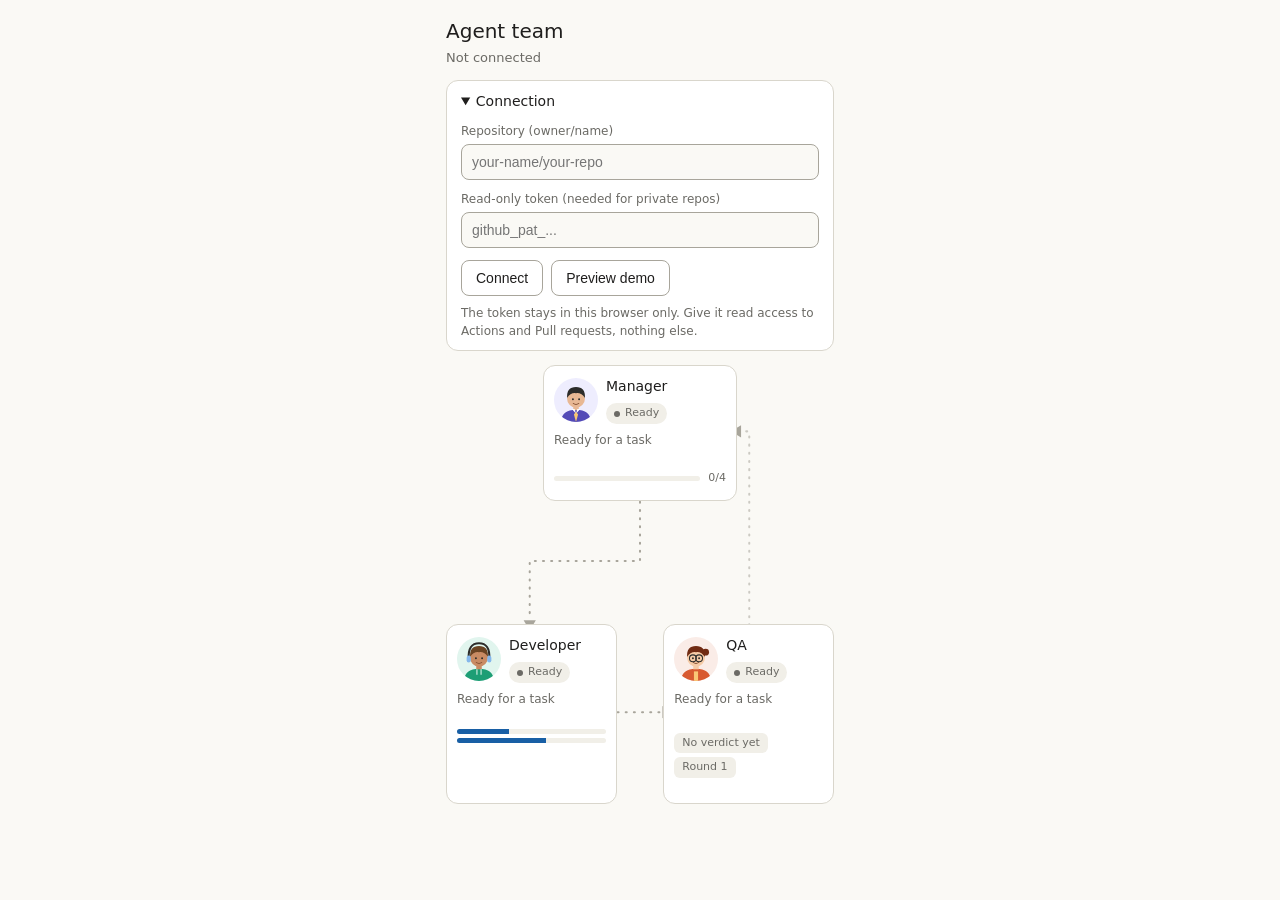
==== dashboard/index.html @ edd34355 "Add Vinter agent team Co-Authored-By: Claude Opus 5.5 <noreply@anthropic.com> Claude-Session: https:" ====
<!doctype html>
<html lang="en">
<head>
<meta charset="utf-8">
<meta name="viewport" content="width=device-width,initial-scale=1">
<title>Agent team</title>
<style>
:root{--bg:#faf9f5;--card:#fff;--surface:#f1efe8;--text:#1f1e1d;--muted:#6b6a65;--border:#d9d6cc;--strong:#a8a59b;--accent:#185FA5;--accent-bg:#E6F1FB;--warn:#854F0B;--warn-bg:#FAEEDA;--ok:#3B6D11;--ok-bg:#EAF3DE;--bad:#A32D2D;--bad-bg:#FCEBEB}
@media (prefers-color-scheme:dark){:root{--bg:#1f1e1d;--card:#2b2a28;--surface:#35332f;--text:#f1efe8;--muted:#b4b2a9;--border:#444441;--strong:#6b6a65;--accent:#85B7EB;--accent-bg:#042C53;--warn:#FAC775;--warn-bg:#412402;--ok:#97C459;--ok-bg:#173404;--bad:#F09595;--bad-bg:#501313}}
*{box-sizing:border-box}
body{margin:0;background:var(--bg);color:var(--text);font:16px/1.5 system-ui,-apple-system,"Segoe UI",sans-serif}
main{max-width:420px;margin:0 auto;padding:16px}
h1{font-size:20px;font-weight:500;margin:0 0 2px}
#sub{font-size:13px;color:var(--muted);margin:0 0 12px;word-break:break-word}
#sub a{color:var(--accent)}
details{background:var(--card);border:0.5px solid var(--border);border-radius:12px;padding:10px 14px;margin-bottom:14px}
summary{font-size:14px;cursor:pointer}
label{display:block;font-size:12px;color:var(--muted);margin:10px 0 4px}
input{width:100%;height:36px;border:0.5px solid var(--strong);border-radius:8px;background:var(--bg);color:var(--text);padding:0 10px;font-size:14px}
.row{display:flex;gap:8px;margin-top:12px;flex-wrap:wrap}
button{height:36px;padding:0 14px;border:0.5px solid var(--strong);border-radius:8px;background:transparent;color:var(--text);font-size:14px;cursor:pointer}
button:active{transform:scale(.98)}
.hint{font-size:12px;color:var(--muted);margin:8px 0 0}
#w{position:relative;width:100%;aspect-ratio:380/430}
.cd{position:absolute;background:var(--card);border:0.5px solid var(--border);border-radius:12px;padding:10px;overflow:hidden}
.hd{display:flex;align-items:center;gap:8px}
.av{width:44px;height:44px;flex:none;border-radius:50%;overflow:hidden}
.working .av svg{animation:bob 1.1s ease-in-out infinite}
@keyframes bob{50%{transform:translateY(2px)}}
.nm{font-size:14px;font-weight:500;margin:0 0 3px}
.pill{display:inline-flex;align-items:center;gap:5px;font-size:11px;padding:2px 8px;border-radius:999px;background:var(--surface);color:var(--muted)}
.dot{width:6px;height:6px;border-radius:50%;background:currentColor}
.working .pill{background:var(--accent-bg);color:var(--accent)}.working .dot{animation:pulse 1s infinite}
.waiting .pill{background:var(--warn-bg);color:var(--warn)}
.done .pill{background:var(--ok-bg);color:var(--ok)}
.failed .pill{background:var(--bad-bg);color:var(--bad)}
@keyframes pulse{50%{opacity:.25}}
.act{font-size:12px;color:var(--muted);margin:8px 0 6px;line-height:1.35;min-height:32px}
.pr{display:flex;align-items:center;gap:8px;font-size:11px;color:var(--muted)}.pr .bar{flex:1;margin:0}
.bar{height:5px;border-radius:3px;background:var(--surface);overflow:hidden;margin-bottom:4px}
.bar i{display:block;height:100%;background:var(--accent);width:0;transition:width .6s}
.code i{width:35%}
.working .code i{animation:type 1.5s ease-in-out infinite alternate}
.code .bar:nth-child(2) i{animation-delay:.3s;width:60%}
@keyframes type{from{width:10%}to{width:85%}}
.chip{display:inline-block;font-size:11px;padding:2px 8px;border-radius:6px;background:var(--surface);color:var(--muted)}
.chip.pass{background:var(--ok-bg);color:var(--ok)}.chip.fail{background:var(--bad-bg);color:var(--bad)}
svg.ln{position:absolute;inset:0;width:100%;height:100%;pointer-events:none}
.l{fill:none;stroke:var(--strong);stroke-width:2;stroke-linecap:round;stroke-dasharray:1 7;animation:flow 2.5s linear infinite}
.l.faint{opacity:.55}
.l.on{stroke:var(--accent);stroke-width:3;animation-duration:.45s}
.l.on.rev{animation-direction:reverse;stroke:var(--bad)}
@keyframes flow{to{stroke-dashoffset:-16}}
.ar{fill:var(--strong)}
#pk{position:absolute;display:none;transform:translate(-50%,-50%);font-size:11px;font-weight:500;color:#fff;padding:3px 9px;border-radius:999px;white-space:nowrap;z-index:5}
#foot{font-size:12px;color:var(--muted);margin-top:12px}
#foot a{color:var(--accent)}
</style>
</head>
<body>
<main>
<h1>Agent team</h1>
<p id="sub">Not connected</p>

<details id="set" open>
<summary>Connection</summary>
<label for="repo">Repository (owner/name)</label>
<input id="repo" placeholder="your-name/your-repo" autocomplete="off" autocapitalize="off">
<label for="tok">Read-only token (needed for private repos)</label>
<input id="tok" type="password" placeholder="github_pat_..." autocomplete="off">
<div class="row">
<button id="connect">Connect</button>
<button id="demo">Preview demo</button>
</div>
<p class="hint">The token stays in this browser only. Give it read access to Actions and Pull requests, nothing else.</p>
</details>

<div id="w">
<svg class="ln" viewBox="0 0 380 430" preserveAspectRatio="none" aria-hidden="true">
<path id="ln1" class="l" d="M190 134V192H82V250"/>
<path id="ln2" class="l" d="M168 340H212"/>
<path id="ln3" class="l faint" d="M297 255V65H289"/>
<polygon class="ar" points="76,250 88,250 82,260"/>
<polygon class="ar" points="212,334 212,346 222,340"/>
<polygon class="ar" points="289,59 289,71 279,65"/>
</svg>
<div class="cd" id="c0" style="left:25%;top:0;width:50%;height:31%"></div>
<div class="cd" id="c1" style="left:0;top:59%;width:44%;height:41%"></div>
<div class="cd" id="c2" style="left:56%;top:59%;width:44%;height:41%"></div>
<div id="pk"></div>
</div>
<p id="foot"></p>
</main>

<script>
const $=id=>document.getElementById(id);
const ls={get(k){try{return localStorage.getItem(k)}catch(e){return null}},set(k,v){try{localStorage.setItem(k,v)}catch(e){}}};
const av=(bg,body,hair,skin,extra)=>'<svg viewBox="0 0 64 64" width="44" height="44"><rect width="64" height="64" fill="'+bg+'"/><path d="M10 66Q10 46 32 46Q54 46 54 66Z" fill="'+body+'"/><rect x="28" y="38" width="8" height="9" fill="'+skin+'"/><circle cx="32" cy="30" r="13" fill="'+skin+'"/><path d="M19 29Q18 13 32 13Q46 13 45 29Q40 21 32 22Q24 21 19 29Z" fill="'+hair+'"/><circle cx="27.5" cy="31" r="1.4" fill="#2C2C2A"/><circle cx="36.5" cy="31" r="1.4" fill="#2C2C2A"/><path d="M28 37Q32 40 36 37" stroke="#8A5436" stroke-width="1.5" fill="none" stroke-linecap="round"/>'+extra+'</svg>';
const A=[
{n:'Manager',svg:av('#EEEDFE','#534AB7','#2C2C2A','#E8B894','<path d="M26 45L32 52L30 45Z" fill="#fff"/><path d="M38 45L32 52L34 45Z" fill="#fff"/><path d="M32 49l-3 4 3 11 3-11z" fill="#FAC775"/>'),x:'<div class="pr"><div class="bar"><i id="pb"></i></div><span id="pt">0/4</span></div>'},
{n:'Developer',svg:av('#E1F5EE','#1D9E75','#6B4423','#C98B63','<path d="M17 31Q16 9 32 9Q48 9 47 31" stroke="#2C2C2A" stroke-width="3" fill="none"/><rect x="14" y="27" width="6" height="10" rx="3" fill="#85B7EB"/><rect x="44" y="27" width="6" height="10" rx="3" fill="#85B7EB"/><path d="M29 47v8M35 47v8" stroke="#E1F5EE" stroke-width="1.5"/>'),x:'<div class="code"><div class="bar"><i></i></div><div class="bar"><i></i></div></div>'},
{n:'QA',svg:av('#FAECE7','#D85A30','#712B13','#F5CBA7','<circle cx="46" cy="22" r="5" fill="#712B13"/><circle cx="27.5" cy="31" r="5" stroke="#2C2C2A" stroke-width="1.5" fill="none"/><circle cx="36.5" cy="31" r="5" stroke="#2C2C2A" stroke-width="1.5" fill="none"/><rect x="29" y="50" width="6" height="14" fill="#FAC775"/>'),x:'<span class="chip" id="vc">No verdict yet</span> <span class="chip" id="rc">Round 1</span>'}];
A.forEach((a,i)=>{$('c'+i).innerHTML='<div class="hd"><div class="av">'+a.svg+'</div><div><p class="nm">'+a.n+'</p><span class="pill"><span class="dot"></span><span id="p'+i+'">Ready</span></span></div></div><p class="act" id="a'+i+'">Ready for a task</p>'+a.x;});
function set(i,cls,label,text){$('c'+i).className='cd '+cls;$('p'+i).textContent=label;$('a'+i).textContent=text;}

const sleep=ms=>new Promise(r=>setTimeout(r,ms));
const w=$('w'),pk=$('pk');
function send(id,rev,label,color){return new Promise(res=>{
const p=$(id),len=p.getTotalLength();
p.classList.add('on');if(rev)p.classList.add('rev');
pk.textContent=label;pk.style.background=color;pk.style.display='block';
const t0=performance.now(),dur=1500;
function step(now){
const v=Math.min(1,(now-t0)/dur),e=v<.5?2*v*v:1-Math.pow(-2*v+2,2)/2;
const pt=p.getPointAtLength((rev?1-e:e)*len);
pk.style.left=pt.x*w.clientWidth/380+'px';pk.style.top=pt.y*w.clientHeight/430+'px';
if(v>=1){pk.style.display='none';p.classList.remove('on','rev');res();}else requestAnimationFrame(step);}
requestAnimationFrame(step);});}

const HANDOFFS=[
['manager','developer','Task','#185FA5','ln1',false],
['developer','qa','Build','#0F6E56','ln2',false],
['qa','developer-fix','Bug report','#A32D2D','ln2',true],
['developer-fix','qa-retest','Fix','#0F6E56','ln2',false],
['qa','finalize','Approved','#3B6D11','ln3',false],
['qa-retest','finalize','Approved','#3B6D11','ln3',false]];
const NAMES=['manager','developer','qa','developer-fix','qa-retest','finalize'];
let played=new Set(),firstRender=true,queue=Promise.resolve(),prShown='';

function jstate(j){if(!j)return 'none';if(j.status==='completed')return j.conclusion==='success'?'done':(j.conclusion==='skipped'?'skipped':'failed');if(j.status==='in_progress')return 'working';return 'queued';}
function verdictOf(j){if(!j||!j.steps)return '';const s=j.steps.find(x=>x.name&&x.name.indexOf('Verdict: ')===0&&(!x.status||x.status==='completed'));return s?s.name.slice(9).trim():'';}

function render(run,jobs){
if(!run){for(let i=0;i<3;i++)set(i,'idle','Ready','Ready for a task');return;}
const J={};jobs.forEach(j=>J[j.name]=j);
const S={};NAMES.forEach(n=>S[n]=jstate(J[n]));
const active=run.status!=='completed';
const blocked=!active&&S.manager==='done'&&(S.developer==='skipped'||S.developer==='none');
const failedAny=NAMES.some(n=>S[n]==='failed');
const v2=verdictOf(J['qa-retest']),v1=verdictOf(J.qa),v=v2||v1;

let m;
if(S.manager==='failed'||S.finalize==='failed')m=['failed','Failed','A step failed. Open the run for details'];
else if(S.manager==='working')m=['working','Working','Writing the plan'];
else if(S.finalize==='working')m=['working','Working','Reviewing and opening the pull request'];
else if(S.finalize==='done')m=['done','Done','Pull request opened'];
else if(blocked)m=['waiting','Needs you','Needs your input. Check the issue'];
else if(S.manager==='done'&&active)m=['idle','Standing by','Watching the team'];
else if(S.manager==='queued'&&active)m=['waiting','Waiting','Waiting to start'];
else if(!active&&S.manager==='done')m=['done','Done','Plan delivered'];
else m=['idle','Ready','Ready for a task'];
set(0,m[0],m[1],m[2]);

let d;
if(S.developer==='failed'||S['developer-fix']==='failed')d=['failed','Failed','A step failed. Open the run for details'];
else if(S.developer==='working')d=['working','Working','Coding the feature'];
else if(S['developer-fix']==='working')d=['working','Working','Fixing the bug QA found'];
else if((S.finalize==='working'||S.finalize==='done')||(!active&&S.developer==='done'))d=['done','Done','Work delivered'];
else if(S.developer==='done'&&active)d=['waiting','Waiting','Waiting for QA'];
else if(S.developer==='queued'&&active)d=['waiting','Waiting','Waiting for the plan'];
else d=['idle','Ready','Ready for a task'];
set(1,d[0],d[1],d[2]);

let q;
if(S.qa==='failed'||S['qa-retest']==='failed')q=['failed','Failed','A step failed. Open the run for details'];
else if(S.qa==='working')q=['working','Testing','Testing the build'];
else if(S['qa-retest']==='working')q=['working','Testing','Re-testing the fix'];
else if((S.finalize==='working'||S.finalize==='done')||(!active&&S.qa==='done'))q=[v==='PASS'?'done':'failed',v==='PASS'?'Done':'Not passed','Final verdict: '+(v||'none')];
else if(S.qa==='done'&&active)q=['waiting','Waiting',v==='FAIL'?'Bug report sent, waiting for the fix':'Report sent'];
else if(S.qa==='queued'&&active)q=['waiting','Waiting','Waiting for a build'];
else q=['idle','Ready','Ready for a task'];
set(2,q[0],q[1],q[2]);

const real=NAMES.filter(n=>S[n]!=='skipped'&&S[n]!=='none');
const done=real.filter(n=>S[n]==='done').length;
const total=Math.max(real.length,4);
$('pb').style.width=Math.round(done/total*100)+'%';
$('pt').textContent=done+'/'+total;
const vc=$('vc');vc.textContent=v?'Verdict: '+v:'No verdict yet';vc.className='chip'+(v==='PASS'?' pass':v==='FAIL'?' fail':'');
$('rc').textContent=['working','done','failed'].indexOf(S['qa-retest'])>=0?'Round 2':'Round 1';

const sub=$('sub');
sub.innerHTML='';
const t=document.createElement('span');t.textContent=(run.display_title||'Task')+' · '+(active?'running':failedAny?'finished with errors':blocked?'waiting for you':'finished')+(run.html_url&&run.html_url!=='#'?' · ':'');
sub.appendChild(t);
if(run.html_url&&run.html_url!=='#'){const a=document.createElement('a');a.href=run.html_url;a.textContent='open run';a.target='_blank';a.rel='noopener';sub.appendChild(a);}

HANDOFFS.forEach(h=>{
const key=run.id+':'+h[0]+'>'+h[1];
if(played.has(key))return;
const toStarted=S[h[1]]==='working'||S[h[1]]==='done'||S[h[1]]==='failed';
const fromDone=S[h[0]]==='done';
if(!(fromDone&&toStarted))return;
if(h[0]==='qa'&&h[1]==='finalize'&&v1!=='PASS')return;
if(h[0]==='qa'&&h[1]==='developer-fix'&&v1!=='FAIL')return;
played.add(key);
const st=J[h[1]]&&J[h[1]].started_at?Date.parse(J[h[1]].started_at):0;
const fresh=!firstRender||(Date.now()-st<45000);
if(fresh)queue=queue.then(()=>send(h[4],h[5],h[2],h[3]));
});
firstRender=false;
return S;
}

async function showPR(){
if(!cfg.repo||mode!=='live')return;
try{const ps=await gh('/repos/'+cfg.repo+'/pulls?state=all&per_page=10');
const p=ps.find(x=>x.head&&x.head.ref.indexOf('agent/')===0);
if(p){$('foot').innerHTML='';const a=document.createElement('a');a.href=p.html_url;a.target='_blank';a.rel='noopener';a.textContent='Latest agent pull request: #'+p.number+' '+p.title;$('foot').appendChild(a);}
}catch(e){}}

let cfg={repo:ls.get('agentRepo')||'',token:ls.get('agentTok')||''};
let mode='none',timer=null;
$('repo').value=cfg.repo;$('tok').value=cfg.token;
async function gh(path){
const h={Accept:'application/vnd.github+json'};
if(cfg.token)h.Authorization='Bearer '+cfg.token;
const r=await fetch('https://api.github.com'+path,{headers:h});
if(!r.ok){const e=new Error('HTTP '+r.status);e.status=r.status;throw e;}
return r.json();}

async function poll(){
if(mode!=='live')return;
let active=false;
try{
const rs=await gh('/repos/'+cfg.repo+'/actions/workflows/agent-team.yml/runs?per_page=1');
const run=rs.workflow_runs&&rs.workflow_runs[0];
if(!run){render(null);$('sub').textContent='Connected. No agent runs yet. Add the agent-task label to an issue.';}
else{
const js=await gh('/repos/'+cfg.repo+'/actions/runs/'+run.id+'/jobs?per_page=30');
const S=render(run,js.jobs);
active=run.status!=='completed';
if(!active&&prShown!==run.id){prShown=run.id;if(S&&S.finalize==='done')showPR();else $('foot').textContent='';}
}
}catch(e){
$('sub').textContent=e.status===404?'Not found. Check the repo name, the token, and that agent-team.yml is pushed.':e.status===401||e.status===403?'GitHub refused the request ('+e.status+'). Check the token or wait for the rate limit to reset.':'Could not reach GitHub. Will retry.';
}
timer=setTimeout(poll,active?8000:(cfg.token?30000:120000));
}
function stop(){mode='none';clearTimeout(timer);clearInterval(demoTimer);}
$('connect').onclick=()=>{
const repo=$('repo').value.trim();
if(!/^[\w.-]+\/[\w.-]+$/.test(repo)){$('sub').textContent='Enter the repository as owner/name.';return;}
stop();cfg={repo,token:$('tok').value.trim()};ls.set('agentRepo',cfg.repo);ls.set('agentTok',cfg.token);
played=new Set();firstRender=true;prShown='';$('foot').textContent='';
mode='live';$('sub').textContent='Connecting…';$('set').open=false;poll();};

let demoTimer=null;
$('demo').onclick=()=>{
stop();played=new Set();firstRender=false;$('foot').textContent='Demo mode with made-up data.';$('set').open=false;
const phases=[['manager',4],['developer',6],['qa',5],['developer-fix',4],['qa-retest',4],['finalize',3]];
const t0=Date.now();let cum=0;const sched=phases.map(p=>{const s=cum;cum+=p[1];return {name:p[0],s,e:cum};});
const total=cum;mode='demo';
function tick(){
const t=(Date.now()-t0)/1000;
const jobs=sched.map(p=>({name:p.name,status:t<p.s?'queued':t<p.e?'in_progress':'completed',conclusion:t>=p.e?'success':null,started_at:t>=p.s?new Date(t0+p.s*1000).toISOString():null,
steps:(p.name==='qa'&&t>=p.e)?[{name:'Verdict: FAIL',status:'completed'}]:(p.name==='qa-retest'&&t>=p.e)?[{name:'Verdict: PASS',status:'completed'}]:[]}));
render({id:'demo',status:t>=total?'completed':'in_progress',conclusion:'success',display_title:'Demo task: add a shipping label export',html_url:'#'},jobs);
if(t>total+6){clearInterval(demoTimer);mode='none';render(null);$('sub').textContent='Demo finished. Connect a repository to see real runs.';}
}
tick();demoTimer=setInterval(tick,1000);};

if(cfg.repo){$('connect').click();}
</script>
</body>
</html>
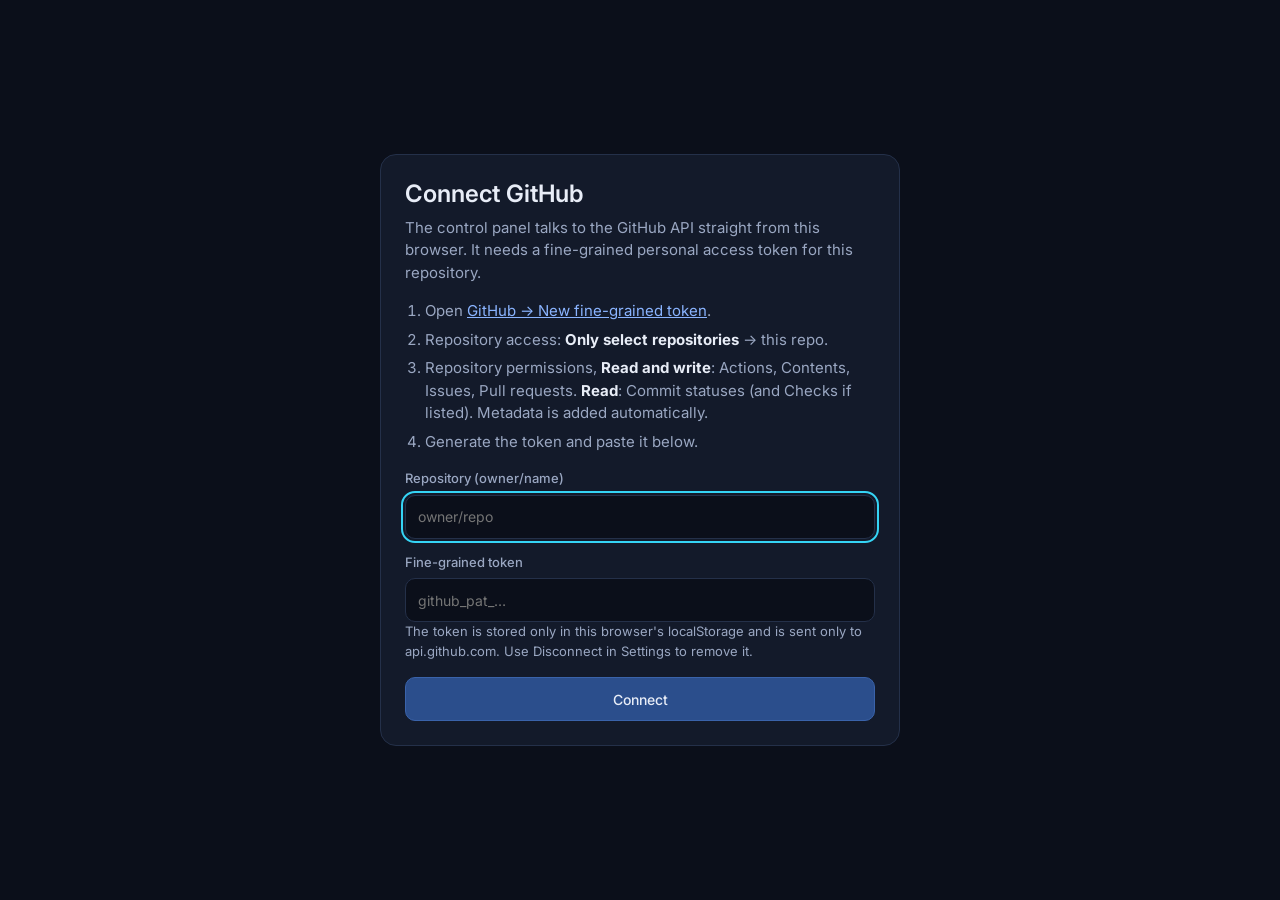
==== commit 610e440a: "Turn the dashboard into a working Agent Control Panel Static page (dashboard/index.html, app.js, sty" ====
--- a/dashboard/index.html
+++ b/dashboard/index.html
@@ -2,265 +2,139 @@
 <html lang="en">
 <head>
 <meta charset="utf-8">
-<meta name="viewport" content="width=device-width,initial-scale=1">
-<title>Agent team</title>
-<style>
-:root{--bg:#faf9f5;--card:#fff;--surface:#f1efe8;--text:#1f1e1d;--muted:#6b6a65;--border:#d9d6cc;--strong:#a8a59b;--accent:#185FA5;--accent-bg:#E6F1FB;--warn:#854F0B;--warn-bg:#FAEEDA;--ok:#3B6D11;--ok-bg:#EAF3DE;--bad:#A32D2D;--bad-bg:#FCEBEB}
-@media (prefers-color-scheme:dark){:root{--bg:#1f1e1d;--card:#2b2a28;--surface:#35332f;--text:#f1efe8;--muted:#b4b2a9;--border:#444441;--strong:#6b6a65;--accent:#85B7EB;--accent-bg:#042C53;--warn:#FAC775;--warn-bg:#412402;--ok:#97C459;--ok-bg:#173404;--bad:#F09595;--bad-bg:#501313}}
-*{box-sizing:border-box}
-body{margin:0;background:var(--bg);color:var(--text);font:16px/1.5 system-ui,-apple-system,"Segoe UI",sans-serif}
-main{max-width:420px;margin:0 auto;padding:16px}
-h1{font-size:20px;font-weight:500;margin:0 0 2px}
-#sub{font-size:13px;color:var(--muted);margin:0 0 12px;word-break:break-word}
-#sub a{color:var(--accent)}
-details{background:var(--card);border:0.5px solid var(--border);border-radius:12px;padding:10px 14px;margin-bottom:14px}
-summary{font-size:14px;cursor:pointer}
-label{display:block;font-size:12px;color:var(--muted);margin:10px 0 4px}
-input{width:100%;height:36px;border:0.5px solid var(--strong);border-radius:8px;background:var(--bg);color:var(--text);padding:0 10px;font-size:14px}
-.row{display:flex;gap:8px;margin-top:12px;flex-wrap:wrap}
-button{height:36px;padding:0 14px;border:0.5px solid var(--strong);border-radius:8px;background:transparent;color:var(--text);font-size:14px;cursor:pointer}
-button:active{transform:scale(.98)}
-.hint{font-size:12px;color:var(--muted);margin:8px 0 0}
-#w{position:relative;width:100%;aspect-ratio:380/430}
-.cd{position:absolute;background:var(--card);border:0.5px solid var(--border);border-radius:12px;padding:10px;overflow:hidden}
-.hd{display:flex;align-items:center;gap:8px}
-.av{width:44px;height:44px;flex:none;border-radius:50%;overflow:hidden}
-.working .av svg{animation:bob 1.1s ease-in-out infinite}
-@keyframes bob{50%{transform:translateY(2px)}}
-.nm{font-size:14px;font-weight:500;margin:0 0 3px}
-.pill{display:inline-flex;align-items:center;gap:5px;font-size:11px;padding:2px 8px;border-radius:999px;background:var(--surface);color:var(--muted)}
-.dot{width:6px;height:6px;border-radius:50%;background:currentColor}
-.working .pill{background:var(--accent-bg);color:var(--accent)}.working .dot{animation:pulse 1s infinite}
-.waiting .pill{background:var(--warn-bg);color:var(--warn)}
-.done .pill{background:var(--ok-bg);color:var(--ok)}
-.failed .pill{background:var(--bad-bg);color:var(--bad)}
-@keyframes pulse{50%{opacity:.25}}
-.act{font-size:12px;color:var(--muted);margin:8px 0 6px;line-height:1.35;min-height:32px}
-.pr{display:flex;align-items:center;gap:8px;font-size:11px;color:var(--muted)}.pr .bar{flex:1;margin:0}
-.bar{height:5px;border-radius:3px;background:var(--surface);overflow:hidden;margin-bottom:4px}
-.bar i{display:block;height:100%;background:var(--accent);width:0;transition:width .6s}
-.code i{width:35%}
-.working .code i{animation:type 1.5s ease-in-out infinite alternate}
-.code .bar:nth-child(2) i{animation-delay:.3s;width:60%}
-@keyframes type{from{width:10%}to{width:85%}}
-.chip{display:inline-block;font-size:11px;padding:2px 8px;border-radius:6px;background:var(--surface);color:var(--muted)}
-.chip.pass{background:var(--ok-bg);color:var(--ok)}.chip.fail{background:var(--bad-bg);color:var(--bad)}
-svg.ln{position:absolute;inset:0;width:100%;height:100%;pointer-events:none}
-.l{fill:none;stroke:var(--strong);stroke-width:2;stroke-linecap:round;stroke-dasharray:1 7;animation:flow 2.5s linear infinite}
-.l.faint{opacity:.55}
-.l.on{stroke:var(--accent);stroke-width:3;animation-duration:.45s}
-.l.on.rev{animation-direction:reverse;stroke:var(--bad)}
-@keyframes flow{to{stroke-dashoffset:-16}}
-.ar{fill:var(--strong)}
-#pk{position:absolute;display:none;transform:translate(-50%,-50%);font-size:11px;font-weight:500;color:#fff;padding:3px 9px;border-radius:999px;white-space:nowrap;z-index:5}
-#foot{font-size:12px;color:var(--muted);margin-top:12px}
-#foot a{color:var(--accent)}
-</style>
+<meta name="viewport" content="width=device-width,initial-scale=1,viewport-fit=cover">
+<meta name="referrer" content="no-referrer">
+<meta name="theme-color" content="#0B0F1A">
+<title>Agent Control Panel</title>
+<link rel="preconnect" href="https://fonts.googleapis.com">
+<link rel="preconnect" href="https://fonts.gstatic.com" crossorigin>
+<link rel="stylesheet" href="https://fonts.googleapis.com/css2?family=Inter:wght@400;500;600;700&family=JetBrains+Mono:wght@400;500&display=swap">
+<link rel="stylesheet" href="styles.css">
 </head>
 <body>
-<main>
-<h1>Agent team</h1>
-<p id="sub">Not connected</p>
 
-<details id="set" open>
-<summary>Connection</summary>
-<label for="repo">Repository (owner/name)</label>
-<input id="repo" placeholder="your-name/your-repo" autocomplete="off" autocapitalize="off">
-<label for="tok">Read-only token (needed for private repos)</label>
-<input id="tok" type="password" placeholder="github_pat_..." autocomplete="off">
-<div class="row">
-<button id="connect">Connect</button>
-<button id="demo">Preview demo</button>
+<!-- Connect screen: shown until a token is saved -->
+<section id="connect" class="connect" hidden aria-labelledby="connect-title">
+  <div class="connect-card">
+    <h1 id="connect-title">Connect GitHub</h1>
+    <p class="muted">The control panel talks to the GitHub API straight from this browser. It needs a fine-grained personal access token for this repository.</p>
+    <ol class="steps">
+      <li>Open <a href="https://github.com/settings/personal-access-tokens/new" target="_blank" rel="noopener">GitHub → New fine-grained token</a>.</li>
+      <li>Repository access: <strong>Only select repositories</strong> → this repo.</li>
+      <li>Repository permissions, <strong>Read and write</strong>: Actions, Contents, Issues, Pull requests. <strong>Read</strong>: Commit statuses (and Checks if listed). Metadata is added automatically.</li>
+      <li>Generate the token and paste it below.</li>
+    </ol>
+    <form id="connect-form" novalidate>
+      <label for="connect-repo">Repository (owner/name)</label>
+      <input id="connect-repo" name="repo" autocomplete="off" autocapitalize="off" spellcheck="false" required placeholder="owner/repo">
+      <label for="connect-token">Fine-grained token</label>
+      <input id="connect-token" name="token" type="password" autocomplete="off" spellcheck="false" required placeholder="github_pat_…">
+      <p class="muted small">The token is stored only in this browser's localStorage and is sent only to api.github.com. Use Disconnect in Settings to remove it.</p>
+      <p id="connect-error" class="error-box" role="alert" hidden></p>
+      <button type="submit" class="btn primary block" id="connect-submit">Connect</button>
+    </form>
+  </div>
+</section>
+
+<!-- Main app -->
+<div id="app" class="app" hidden>
+  <aside class="sidebar" aria-label="Main">
+    <div class="brand">
+      <span class="brand-mark" aria-hidden="true"></span>
+      <div>
+        <div class="brand-name">Agent Control Panel</div>
+        <div class="brand-repo mono" id="side-repo"></div>
+      </div>
+    </div>
+    <button type="button" class="btn primary block" data-action="new-task">+ New task</button>
+    <nav class="side-nav">
+      <button type="button" class="nav-btn" data-route="overview">Overview</button>
+      <button type="button" class="nav-btn" data-route="tasks">Tasks</button>
+      <button type="button" class="nav-btn" data-route="prs">Pull requests</button>
+      <button type="button" class="nav-btn" data-route="settings">Settings</button>
+    </nav>
+    <div class="side-foot">
+      <div class="live" id="live-side" aria-live="off"></div>
+    </div>
+  </aside>
+
+  <div class="main">
+    <header class="topbar">
+      <h1 id="page-title">Overview</h1>
+      <div class="live" id="live-top"></div>
+    </header>
+    <div id="banner" class="banner" role="alert" hidden></div>
+    <main id="view" tabindex="-1"></main>
+  </div>
+
+  <nav class="bottom-nav" aria-label="Main">
+    <button type="button" class="nav-btn" data-route="overview"><span class="nav-ico" aria-hidden="true">◎</span>Overview</button>
+    <button type="button" class="nav-btn" data-route="tasks"><span class="nav-ico" aria-hidden="true">▤</span>Tasks</button>
+    <button type="button" class="nav-btn" data-route="prs"><span class="nav-ico" aria-hidden="true">⇄</span>PRs</button>
+    <button type="button" class="nav-btn" data-route="settings"><span class="nav-ico" aria-hidden="true">⚙</span>Settings</button>
+  </nav>
+  <button type="button" class="fab" data-action="new-task">+ New task</button>
 </div>
-<p class="hint">The token stays in this browser only. Give it read access to Actions and Pull requests, nothing else.</p>
-</details>
 
-<div id="w">
-<svg class="ln" viewBox="0 0 380 430" preserveAspectRatio="none" aria-hidden="true">
-<path id="ln1" class="l" d="M190 134V192H82V250"/>
-<path id="ln2" class="l" d="M168 340H212"/>
-<path id="ln3" class="l faint" d="M297 255V65H289"/>
-<polygon class="ar" points="76,250 88,250 82,260"/>
-<polygon class="ar" points="212,334 212,346 222,340"/>
-<polygon class="ar" points="289,59 289,71 279,65"/>
-</svg>
-<div class="cd" id="c0" style="left:25%;top:0;width:50%;height:31%"></div>
-<div class="cd" id="c1" style="left:0;top:59%;width:44%;height:41%"></div>
-<div class="cd" id="c2" style="left:56%;top:59%;width:44%;height:41%"></div>
-<div id="pk"></div>
-</div>
-<p id="foot"></p>
-</main>
+<!-- New task -->
+<dialog id="new-task" class="modal" aria-labelledby="nt-title">
+  <form id="new-task-form" method="dialog" novalidate>
+    <div class="modal-head">
+      <h2 id="nt-title">New task</h2>
+      <button type="button" class="btn ghost icon" data-close aria-label="Close">✕</button>
+    </div>
+    <p class="muted small">Creates a GitHub issue in the "Agent task" format with the <span class="mono">agent-task</span> label, which starts the team.</p>
+    <label for="nt-name">Title</label>
+    <input id="nt-name" name="title" required maxlength="200" autocomplete="off">
+    <label for="nt-details">What you want</label>
+    <textarea id="nt-details" name="details" rows="5" required></textarea>
+    <label for="nt-done">Done when <span class="muted">(one per line, optional)</span></label>
+    <textarea id="nt-done" name="done" rows="3"></textarea>
+    <label for="nt-avoid">Don't touch <span class="muted">(optional)</span></label>
+    <input id="nt-avoid" name="avoid" autocomplete="off">
+    <fieldset>
+      <legend>Starting agent</legend>
+      <div class="choice-row">
+        <label class="choice"><input type="radio" name="agent" value="manager" checked><span><span class="agent-dot manager" aria-hidden="true"></span>Manager <span class="muted small">plans first</span></span></label>
+        <label class="choice"><input type="radio" name="agent" value="developer"><span><span class="agent-dot developer" aria-hidden="true"></span>Developer <span class="muted small">skips planning</span></span></label>
+      </div>
+      <p class="muted small">QA can't start a task: it tests the developer's work.</p>
+    </fieldset>
+    <fieldset>
+      <legend>Priority</legend>
+      <div class="choice-row">
+        <label class="choice"><input type="radio" name="priority" value="low"><span>Low</span></label>
+        <label class="choice"><input type="radio" name="priority" value="normal" checked><span>Normal</span></label>
+        <label class="choice"><input type="radio" name="priority" value="high"><span>High</span></label>
+      </div>
+    </fieldset>
+    <div id="nt-result" role="status" aria-live="polite"></div>
+    <div class="modal-actions">
+      <button type="button" class="btn" data-close>Cancel</button>
+      <button type="submit" class="btn primary" id="nt-submit">Create task</button>
+    </div>
+  </form>
+</dialog>
 
-<script>
-const $=id=>document.getElementById(id);
-const ls={get(k){try{return localStorage.getItem(k)}catch(e){return null}},set(k,v){try{localStorage.setItem(k,v)}catch(e){}}};
-const av=(bg,body,hair,skin,extra)=>'<svg viewBox="0 0 64 64" width="44" height="44"><rect width="64" height="64" fill="'+bg+'"/><path d="M10 66Q10 46 32 46Q54 46 54 66Z" fill="'+body+'"/><rect x="28" y="38" width="8" height="9" fill="'+skin+'"/><circle cx="32" cy="30" r="13" fill="'+skin+'"/><path d="M19 29Q18 13 32 13Q46 13 45 29Q40 21 32 22Q24 21 19 29Z" fill="'+hair+'"/><circle cx="27.5" cy="31" r="1.4" fill="#2C2C2A"/><circle cx="36.5" cy="31" r="1.4" fill="#2C2C2A"/><path d="M28 37Q32 40 36 37" stroke="#8A5436" stroke-width="1.5" fill="none" stroke-linecap="round"/>'+extra+'</svg>';
-const A=[
-{n:'Manager',svg:av('#EEEDFE','#534AB7','#2C2C2A','#E8B894','<path d="M26 45L32 52L30 45Z" fill="#fff"/><path d="M38 45L32 52L34 45Z" fill="#fff"/><path d="M32 49l-3 4 3 11 3-11z" fill="#FAC775"/>'),x:'<div class="pr"><div class="bar"><i id="pb"></i></div><span id="pt">0/4</span></div>'},
-{n:'Developer',svg:av('#E1F5EE','#1D9E75','#6B4423','#C98B63','<path d="M17 31Q16 9 32 9Q48 9 47 31" stroke="#2C2C2A" stroke-width="3" fill="none"/><rect x="14" y="27" width="6" height="10" rx="3" fill="#85B7EB"/><rect x="44" y="27" width="6" height="10" rx="3" fill="#85B7EB"/><path d="M29 47v8M35 47v8" stroke="#E1F5EE" stroke-width="1.5"/>'),x:'<div class="code"><div class="bar"><i></i></div><div class="bar"><i></i></div></div>'},
-{n:'QA',svg:av('#FAECE7','#D85A30','#712B13','#F5CBA7','<circle cx="46" cy="22" r="5" fill="#712B13"/><circle cx="27.5" cy="31" r="5" stroke="#2C2C2A" stroke-width="1.5" fill="none"/><circle cx="36.5" cy="31" r="5" stroke="#2C2C2A" stroke-width="1.5" fill="none"/><rect x="29" y="50" width="6" height="14" fill="#FAC775"/>'),x:'<span class="chip" id="vc">No verdict yet</span> <span class="chip" id="rc">Round 1</span>'}];
-A.forEach((a,i)=>{$('c'+i).innerHTML='<div class="hd"><div class="av">'+a.svg+'</div><div><p class="nm">'+a.n+'</p><span class="pill"><span class="dot"></span><span id="p'+i+'">Ready</span></span></div></div><p class="act" id="a'+i+'">Ready for a task</p>'+a.x;});
-function set(i,cls,label,text){$('c'+i).className='cd '+cls;$('p'+i).textContent=label;$('a'+i).textContent=text;}
+<!-- Confirm -->
+<dialog id="confirm" class="modal small" aria-labelledby="cf-title">
+  <form method="dialog">
+    <h2 id="cf-title"></h2>
+    <p id="cf-text" class="pre"></p>
+    <div class="modal-actions">
+      <button type="submit" value="cancel" class="btn">Cancel</button>
+      <button type="submit" value="ok" class="btn primary" id="cf-ok">Confirm</button>
+    </div>
+  </form>
+</dialog>
 
-const sleep=ms=>new Promise(r=>setTimeout(r,ms));
-const w=$('w'),pk=$('pk');
-function send(id,rev,label,color){return new Promise(res=>{
-const p=$(id),len=p.getTotalLength();
-p.classList.add('on');if(rev)p.classList.add('rev');
-pk.textContent=label;pk.style.background=color;pk.style.display='block';
-const t0=performance.now(),dur=1500;
-function step(now){
-const v=Math.min(1,(now-t0)/dur),e=v<.5?2*v*v:1-Math.pow(-2*v+2,2)/2;
-const pt=p.getPointAtLength((rev?1-e:e)*len);
-pk.style.left=pt.x*w.clientWidth/380+'px';pk.style.top=pt.y*w.clientHeight/430+'px';
-if(v>=1){pk.style.display='none';p.classList.remove('on','rev');res();}else requestAnimationFrame(step);}
-requestAnimationFrame(step);});}
+<!-- Task detail drawer -->
+<dialog id="task-panel" class="drawer" aria-labelledby="tp-title">
+  <div class="drawer-inner" id="task-panel-body"></div>
+</dialog>
 
-const HANDOFFS=[
-['manager','developer','Task','#185FA5','ln1',false],
-['developer','qa','Build','#0F6E56','ln2',false],
-['qa','developer-fix','Bug report','#A32D2D','ln2',true],
-['developer-fix','qa-retest','Fix','#0F6E56','ln2',false],
-['qa','finalize','Approved','#3B6D11','ln3',false],
-['qa-retest','finalize','Approved','#3B6D11','ln3',false]];
-const NAMES=['manager','developer','qa','developer-fix','qa-retest','finalize'];
-let played=new Set(),firstRender=true,queue=Promise.resolve(),prShown='';
+<div id="toast" class="toast" role="status" aria-live="polite" hidden></div>
 
-function jstate(j){if(!j)return 'none';if(j.status==='completed')return j.conclusion==='success'?'done':(j.conclusion==='skipped'?'skipped':'failed');if(j.status==='in_progress')return 'working';return 'queued';}
-function verdictOf(j){if(!j||!j.steps)return '';const s=j.steps.find(x=>x.name&&x.name.indexOf('Verdict: ')===0&&(!x.status||x.status==='completed'));return s?s.name.slice(9).trim():'';}
-
-function render(run,jobs){
-if(!run){for(let i=0;i<3;i++)set(i,'idle','Ready','Ready for a task');return;}
-const J={};jobs.forEach(j=>J[j.name]=j);
-const S={};NAMES.forEach(n=>S[n]=jstate(J[n]));
-const active=run.status!=='completed';
-const blocked=!active&&S.manager==='done'&&(S.developer==='skipped'||S.developer==='none');
-const failedAny=NAMES.some(n=>S[n]==='failed');
-const v2=verdictOf(J['qa-retest']),v1=verdictOf(J.qa),v=v2||v1;
-
-let m;
-if(S.manager==='failed'||S.finalize==='failed')m=['failed','Failed','A step failed. Open the run for details'];
-else if(S.manager==='working')m=['working','Working','Writing the plan'];
-else if(S.finalize==='working')m=['working','Working','Reviewing and opening the pull request'];
-else if(S.finalize==='done')m=['done','Done','Pull request opened'];
-else if(blocked)m=['waiting','Needs you','Needs your input. Check the issue'];
-else if(S.manager==='done'&&active)m=['idle','Standing by','Watching the team'];
-else if(S.manager==='queued'&&active)m=['waiting','Waiting','Waiting to start'];
-else if(!active&&S.manager==='done')m=['done','Done','Plan delivered'];
-else m=['idle','Ready','Ready for a task'];
-set(0,m[0],m[1],m[2]);
-
-let d;
-if(S.developer==='failed'||S['developer-fix']==='failed')d=['failed','Failed','A step failed. Open the run for details'];
-else if(S.developer==='working')d=['working','Working','Coding the feature'];
-else if(S['developer-fix']==='working')d=['working','Working','Fixing the bug QA found'];
-else if((S.finalize==='working'||S.finalize==='done')||(!active&&S.developer==='done'))d=['done','Done','Work delivered'];
-else if(S.developer==='done'&&active)d=['waiting','Waiting','Waiting for QA'];
-else if(S.developer==='queued'&&active)d=['waiting','Waiting','Waiting for the plan'];
-else d=['idle','Ready','Ready for a task'];
-set(1,d[0],d[1],d[2]);
-
-let q;
-if(S.qa==='failed'||S['qa-retest']==='failed')q=['failed','Failed','A step failed. Open the run for details'];
-else if(S.qa==='working')q=['working','Testing','Testing the build'];
-else if(S['qa-retest']==='working')q=['working','Testing','Re-testing the fix'];
-else if((S.finalize==='working'||S.finalize==='done')||(!active&&S.qa==='done'))q=[v==='PASS'?'done':'failed',v==='PASS'?'Done':'Not passed','Final verdict: '+(v||'none')];
-else if(S.qa==='done'&&active)q=['waiting','Waiting',v==='FAIL'?'Bug report sent, waiting for the fix':'Report sent'];
-else if(S.qa==='queued'&&active)q=['waiting','Waiting','Waiting for a build'];
-else q=['idle','Ready','Ready for a task'];
-set(2,q[0],q[1],q[2]);
-
-const real=NAMES.filter(n=>S[n]!=='skipped'&&S[n]!=='none');
-const done=real.filter(n=>S[n]==='done').length;
-const total=Math.max(real.length,4);
-$('pb').style.width=Math.round(done/total*100)+'%';
-$('pt').textContent=done+'/'+total;
-const vc=$('vc');vc.textContent=v?'Verdict: '+v:'No verdict yet';vc.className='chip'+(v==='PASS'?' pass':v==='FAIL'?' fail':'');
-$('rc').textContent=['working','done','failed'].indexOf(S['qa-retest'])>=0?'Round 2':'Round 1';
-
-const sub=$('sub');
-sub.innerHTML='';
-const t=document.createElement('span');t.textContent=(run.display_title||'Task')+' · '+(active?'running':failedAny?'finished with errors':blocked?'waiting for you':'finished')+(run.html_url&&run.html_url!=='#'?' · ':'');
-sub.appendChild(t);
-if(run.html_url&&run.html_url!=='#'){const a=document.createElement('a');a.href=run.html_url;a.textContent='open run';a.target='_blank';a.rel='noopener';sub.appendChild(a);}
-
-HANDOFFS.forEach(h=>{
-const key=run.id+':'+h[0]+'>'+h[1];
-if(played.has(key))return;
-const toStarted=S[h[1]]==='working'||S[h[1]]==='done'||S[h[1]]==='failed';
-const fromDone=S[h[0]]==='done';
-if(!(fromDone&&toStarted))return;
-if(h[0]==='qa'&&h[1]==='finalize'&&v1!=='PASS')return;
-if(h[0]==='qa'&&h[1]==='developer-fix'&&v1!=='FAIL')return;
-played.add(key);
-const st=J[h[1]]&&J[h[1]].started_at?Date.parse(J[h[1]].started_at):0;
-const fresh=!firstRender||(Date.now()-st<45000);
-if(fresh)queue=queue.then(()=>send(h[4],h[5],h[2],h[3]));
-});
-firstRender=false;
-return S;
-}
-
-async function showPR(){
-if(!cfg.repo||mode!=='live')return;
-try{const ps=await gh('/repos/'+cfg.repo+'/pulls?state=all&per_page=10');
-const p=ps.find(x=>x.head&&x.head.ref.indexOf('agent/')===0);
-if(p){$('foot').innerHTML='';const a=document.createElement('a');a.href=p.html_url;a.target='_blank';a.rel='noopener';a.textContent='Latest agent pull request: #'+p.number+' '+p.title;$('foot').appendChild(a);}
-}catch(e){}}
-
-let cfg={repo:ls.get('agentRepo')||'',token:ls.get('agentTok')||''};
-let mode='none',timer=null;
-$('repo').value=cfg.repo;$('tok').value=cfg.token;
-async function gh(path){
-const h={Accept:'application/vnd.github+json'};
-if(cfg.token)h.Authorization='Bearer '+cfg.token;
-const r=await fetch('https://api.github.com'+path,{headers:h});
-if(!r.ok){const e=new Error('HTTP '+r.status);e.status=r.status;throw e;}
-return r.json();}
-
-async function poll(){
-if(mode!=='live')return;
-let active=false;
-try{
-const rs=await gh('/repos/'+cfg.repo+'/actions/workflows/agent-team.yml/runs?per_page=1');
-const run=rs.workflow_runs&&rs.workflow_runs[0];
-if(!run){render(null);$('sub').textContent='Connected. No agent runs yet. Add the agent-task label to an issue.';}
-else{
-const js=await gh('/repos/'+cfg.repo+'/actions/runs/'+run.id+'/jobs?per_page=30');
-const S=render(run,js.jobs);
-active=run.status!=='completed';
-if(!active&&prShown!==run.id){prShown=run.id;if(S&&S.finalize==='done')showPR();else $('foot').textContent='';}
-}
-}catch(e){
-$('sub').textContent=e.status===404?'Not found. Check the repo name, the token, and that agent-team.yml is pushed.':e.status===401||e.status===403?'GitHub refused the request ('+e.status+'). Check the token or wait for the rate limit to reset.':'Could not reach GitHub. Will retry.';
-}
-timer=setTimeout(poll,active?8000:(cfg.token?30000:120000));
-}
-function stop(){mode='none';clearTimeout(timer);clearInterval(demoTimer);}
-$('connect').onclick=()=>{
-const repo=$('repo').value.trim();
-if(!/^[\w.-]+\/[\w.-]+$/.test(repo)){$('sub').textContent='Enter the repository as owner/name.';return;}
-stop();cfg={repo,token:$('tok').value.trim()};ls.set('agentRepo',cfg.repo);ls.set('agentTok',cfg.token);
-played=new Set();firstRender=true;prShown='';$('foot').textContent='';
-mode='live';$('sub').textContent='Connecting…';$('set').open=false;poll();};
-
-let demoTimer=null;
-$('demo').onclick=()=>{
-stop();played=new Set();firstRender=false;$('foot').textContent='Demo mode with made-up data.';$('set').open=false;
-const phases=[['manager',4],['developer',6],['qa',5],['developer-fix',4],['qa-retest',4],['finalize',3]];
-const t0=Date.now();let cum=0;const sched=phases.map(p=>{const s=cum;cum+=p[1];return {name:p[0],s,e:cum};});
-const total=cum;mode='demo';
-function tick(){
-const t=(Date.now()-t0)/1000;
-const jobs=sched.map(p=>({name:p.name,status:t<p.s?'queued':t<p.e?'in_progress':'completed',conclusion:t>=p.e?'success':null,started_at:t>=p.s?new Date(t0+p.s*1000).toISOString():null,
-steps:(p.name==='qa'&&t>=p.e)?[{name:'Verdict: FAIL',status:'completed'}]:(p.name==='qa-retest'&&t>=p.e)?[{name:'Verdict: PASS',status:'completed'}]:[]}));
-render({id:'demo',status:t>=total?'completed':'in_progress',conclusion:'success',display_title:'Demo task: add a shipping label export',html_url:'#'},jobs);
-if(t>total+6){clearInterval(demoTimer);mode='none';render(null);$('sub').textContent='Demo finished. Connect a repository to see real runs.';}
-}
-tick();demoTimer=setInterval(tick,1000);};
-
-if(cfg.repo){$('connect').click();}
-</script>
+<script src="app.js"></script>
 </body>
 </html>
--- a/dashboard/styles.css
+++ b/dashboard/styles.css
@@ -0,0 +1,230 @@
+:root{
+  --bg:#0B0F1A; --panel:#131A2A; --panel-2:#182136; --border:#243049;
+  --text:#E8EDF7; --muted:#9AA7C2;
+  --manager:#B794FF; --developer:#35D4F5; --qa:#FFB547;
+  --ok:#4ADE80; --bad:#FF7A7A; --warn:#FFB547; --link:#8AB4FF;
+  --radius:12px; --tap:44px;
+  --sans:Inter,system-ui,-apple-system,"Segoe UI",sans-serif;
+  --mono:"JetBrains Mono",ui-monospace,SFMono-Regular,Menlo,monospace;
+  color-scheme:dark;
+}
+*{box-sizing:border-box}
+html,body{margin:0;background:var(--bg);color:var(--text);font:15px/1.5 var(--sans)}
+body{min-height:100vh}
+[hidden]{display:none!important}
+a{color:var(--link)}
+h1,h2,h3{margin:0;font-weight:600;line-height:1.25}
+h1{font-size:20px} h2{font-size:17px} h3{font-size:15px}
+p{margin:0}
+.mono{font-family:var(--mono);font-size:.92em}
+.muted{color:var(--muted)}
+.small{font-size:13px}
+.pre{white-space:pre-wrap;word-break:break-word}
+:focus-visible{outline:2px solid var(--developer);outline-offset:2px}
+
+/* Buttons and inputs */
+.btn{min-height:var(--tap);min-width:var(--tap);padding:0 16px;border-radius:10px;border:1px solid var(--border);
+  background:var(--panel-2);color:var(--text);font:500 14px var(--sans);cursor:pointer;display:inline-flex;align-items:center;justify-content:center;gap:8px;text-decoration:none}
+.btn:hover:not(:disabled){border-color:#33456a;background:#1d2840}
+.btn:disabled{opacity:.45;cursor:not-allowed}
+.btn.primary{background:#2B4E8C;border-color:#3A63AA}
+.btn.primary:hover:not(:disabled){background:#33599e}
+.btn.success{background:#17432B;border-color:#2C7A4B;color:#D8FBE5}
+.btn.danger{background:#4A1E24;border-color:#8A3A43;color:#FFE1E1}
+.btn.ghost{background:transparent;border-color:transparent}
+.btn.icon{padding:0;width:var(--tap)}
+.btn.block{width:100%}
+.btn.sm{min-height:var(--tap);font-size:13px;padding:0 12px}
+label{display:block;font-size:13px;font-weight:500;color:var(--muted);margin:14px 0 6px}
+input[type=text],input[type=password],input:not([type]),textarea,select{width:100%;min-height:var(--tap);background:var(--bg);color:var(--text);
+  border:1px solid var(--border);border-radius:10px;padding:10px 12px;font:14px var(--sans)}
+textarea{resize:vertical;line-height:1.45}
+fieldset{border:1px solid var(--border);border-radius:10px;margin:16px 0 0;padding:8px 12px 12px}
+legend{font-size:13px;font-weight:500;color:var(--muted);padding:0 6px}
+.choice-row{display:flex;flex-wrap:wrap;gap:8px}
+.choice{margin:0;display:flex;align-items:center;gap:8px;min-height:var(--tap);padding:0 12px;border:1px solid var(--border);border-radius:10px;cursor:pointer;color:var(--text);font-weight:400;font-size:14px}
+.choice:has(input:checked){border-color:var(--developer);background:#10283a}
+.choice input{width:18px;height:18px;margin:0;accent-color:var(--developer)}
+.check{display:flex;align-items:center;gap:10px;min-height:var(--tap);margin:8px 0;color:var(--text);font-size:14px;cursor:pointer}
+.check input{width:20px;height:20px;accent-color:var(--developer)}
+
+/* Connect */
+.connect{min-height:100vh;display:grid;place-items:center;padding:24px 16px}
+.connect-card{width:100%;max-width:520px;background:var(--panel);border:1px solid var(--border);border-radius:16px;padding:24px}
+.connect-card h1{font-size:24px;margin-bottom:8px}
+.steps{padding-left:20px;margin:16px 0;color:var(--muted)}
+.steps li{margin:6px 0}
+.steps strong{color:var(--text)}
+.connect-card .btn{margin-top:16px}
+
+/* Layout */
+.app{display:grid;grid-template-columns:248px 1fr;min-height:100vh}
+.sidebar{position:sticky;top:0;height:100vh;background:var(--panel);border-right:1px solid var(--border);padding:20px 16px;display:flex;flex-direction:column;gap:18px}
+.brand{display:flex;gap:10px;align-items:center}
+.brand-mark{width:34px;height:34px;border-radius:10px;flex:none;background:conic-gradient(var(--manager) 0 33%,var(--developer) 0 66%,var(--qa) 0)}
+.brand-name{font-weight:600}
+.brand-repo{color:var(--muted);font-size:12px;word-break:break-all}
+.side-nav{display:flex;flex-direction:column;gap:4px}
+.nav-btn{min-height:var(--tap);border:0;background:transparent;color:var(--muted);text-align:left;padding:0 12px;border-radius:10px;font:500 14px var(--sans);cursor:pointer}
+.nav-btn:hover{color:var(--text);background:var(--panel-2)}
+.nav-btn[aria-current=page]{color:var(--text);background:#1c2742;box-shadow:inset 3px 0 0 var(--developer)}
+.side-foot{margin-top:auto}
+.main{min-width:0;display:flex;flex-direction:column}
+.topbar{display:flex;align-items:center;justify-content:space-between;gap:12px;padding:18px 28px;border-bottom:1px solid var(--border);position:sticky;top:0;background:rgba(11,15,26,.92);backdrop-filter:blur(6px);z-index:5}
+#view{padding:24px 28px 40px;outline:none;max-width:1400px;width:100%}
+.live{display:flex;align-items:center;gap:8px;font-size:12px;color:var(--muted)}
+.live .pulse{width:8px;height:8px;border-radius:50%;background:var(--ok);animation:pulse 2s infinite}
+.live .pulse.off{background:var(--muted);animation:none}
+.live .pulse.err{background:var(--bad);animation:none}
+@keyframes pulse{50%{opacity:.3}}
+.bottom-nav,.fab{display:none}
+
+.banner{margin:12px 28px 0;padding:12px 14px;border-radius:10px;border:1px solid #8A3A43;background:#2a1418;color:#FFE1E1;font-size:14px}
+.banner.warn{border-color:#8a6a2a;background:#2a2112;color:#FFE9C7}
+
+/* Panels */
+.section{margin-bottom:28px}
+.section-head{display:flex;align-items:center;justify-content:space-between;gap:12px;margin-bottom:12px;flex-wrap:wrap}
+.panel{background:var(--panel);border:1px solid var(--border);border-radius:var(--radius);padding:16px}
+.grid{display:grid;gap:14px}
+.tiles{grid-template-columns:repeat(4,minmax(0,1fr))}
+.tile .num{font-size:30px;font-weight:700;line-height:1.1;margin-top:6px;font-variant-numeric:tabular-nums}
+.tile .lbl{color:var(--muted);font-size:13px}
+.agents{grid-template-columns:repeat(3,minmax(0,1fr))}
+.two-col{grid-template-columns:minmax(0,1fr) minmax(0,1fr)}
+
+/* Agent card */
+.agent{border-top:3px solid var(--c);display:flex;flex-direction:column;gap:12px}
+.agent.manager{--c:var(--manager)} .agent.developer{--c:var(--developer)} .agent.qa{--c:var(--qa)}
+.agent-head{display:flex;gap:12px;align-items:center}
+.avatar{width:48px;height:48px;border-radius:50%;overflow:hidden;flex:none;border:2px solid var(--c)}
+.agent.working .avatar svg{animation:bob 1.1s ease-in-out infinite}
+@keyframes bob{50%{transform:translateY(2px)}}
+.agent-name{font-weight:600;color:var(--c)}
+.badge{display:inline-flex;align-items:center;gap:6px;font-size:12px;font-weight:500;padding:3px 9px;border-radius:999px;border:1px solid var(--border);color:var(--muted);background:var(--bg);white-space:nowrap}
+.badge::before{content:"";width:7px;height:7px;border-radius:50%;background:currentColor;flex:none}
+.badge.plain::before{display:none}
+.badge.working{color:var(--developer);border-color:#1f5566}
+.agent.manager .badge.working{color:var(--manager);border-color:#4b3a6e}
+.agent.qa .badge.working{color:var(--qa);border-color:#6b4f22}
+.badge.working::before{animation:pulse 1s infinite}
+.badge.ok{color:var(--ok);border-color:#22553a}
+.badge.bad{color:var(--bad);border-color:#6e2f36}
+.badge.warn{color:var(--warn);border-color:#6b4f22}
+.badge.manager{color:var(--manager)} .badge.developer{color:var(--developer)} .badge.qa{color:var(--qa)}
+.kv{display:grid;grid-template-columns:auto 1fr;gap:4px 10px;font-size:13px}
+.kv dt{color:var(--muted)} .kv dd{margin:0;min-width:0;word-break:break-word}
+.progress{height:6px;border-radius:4px;background:var(--bg);overflow:hidden;border:1px solid var(--border)}
+.progress i{display:block;height:100%;background:var(--c,var(--developer));transition:width .5s}
+.logline{font-family:var(--mono);font-size:12px;background:var(--bg);border:1px solid var(--border);border-radius:8px;padding:8px 10px;color:#c8d2e6;white-space:nowrap;overflow:hidden;text-overflow:ellipsis}
+.btn-row{display:flex;flex-wrap:wrap;gap:8px}
+.agent .btn-row .btn{flex:1 1 auto}
+.message-form{display:flex;flex-direction:column;gap:8px}
+.message-form textarea{min-height:80px}
+
+/* Lists */
+.list{list-style:none;margin:0;padding:0}
+.list > li{border-top:1px solid var(--border);padding:12px 0;display:flex;gap:12px;align-items:flex-start}
+.list > li:first-child{border-top:0;padding-top:0}
+.list .grow{flex:1;min-width:0}
+.title-line{font-weight:500;word-break:break-word}
+.meta{font-size:12px;color:var(--muted);display:flex;flex-wrap:wrap;gap:4px 10px;margin-top:4px}
+#ov-feed,#ov-wait{max-height:720px;overflow:auto}
+.feed .kind{flex:none;font-size:11px;font-weight:600;letter-spacing:.02em;text-transform:uppercase;padding:2px 7px;border-radius:6px;border:1px solid var(--border);color:var(--muted);min-width:64px;text-align:center}
+.feed .kind.run{color:var(--developer)} .feed .kind.comment{color:var(--manager)} .feed .kind.pr{color:var(--qa)} .feed .kind.issue{color:var(--ok)}
+.feed .snippet{color:#c8d2e6;font-size:13px;margin-top:2px;overflow:hidden;display:-webkit-box;-webkit-line-clamp:2;-webkit-box-orient:vertical}
+
+/* States */
+.state{padding:20px;text-align:center;color:var(--muted);border:1px dashed var(--border);border-radius:10px;font-size:14px}
+.state .btn{margin-top:10px}
+.error-box{background:#2a1418;border:1px solid #8A3A43;color:#FFE1E1;border-radius:10px;padding:10px 12px;font-size:14px;white-space:pre-wrap;word-break:break-word}
+.ok-box{background:#0f2a1b;border:1px solid #2C7A4B;color:#D8FBE5;border-radius:10px;padding:10px 12px;font-size:14px}
+.skeleton{height:14px;border-radius:6px;background:linear-gradient(90deg,var(--panel-2),#22304b,var(--panel-2));background-size:200% 100%;animation:shimmer 1.2s infinite;margin:6px 0}
+@keyframes shimmer{to{background-position:-200% 0}}
+
+/* Board */
+.toolbar{display:flex;flex-wrap:wrap;gap:8px;align-items:center}
+.seg{display:inline-flex;border:1px solid var(--border);border-radius:10px;overflow:hidden;flex-wrap:wrap}
+.seg button{min-height:var(--tap);padding:0 14px;border:0;background:transparent;color:var(--muted);font:500 13px var(--sans);cursor:pointer}
+.seg button[aria-pressed=true]{background:#1c2742;color:var(--text)}
+.board{display:grid;grid-template-columns:repeat(4,minmax(0,1fr));gap:14px;align-items:start}
+.col{background:var(--panel);border:1px solid var(--border);border-radius:var(--radius);padding:12px;min-height:120px}
+.col-head{display:flex;justify-content:space-between;align-items:center;margin-bottom:10px;font-weight:600;font-size:14px}
+.count{font-size:12px;color:var(--muted);border:1px solid var(--border);border-radius:999px;padding:1px 8px}
+.card{display:block;width:100%;text-align:left;background:var(--panel-2);border:1px solid var(--border);border-left:3px solid var(--c,var(--border));border-radius:10px;padding:10px 12px;color:var(--text);font:inherit;cursor:pointer;margin-bottom:8px;min-height:var(--tap)}
+.card:hover{border-color:#33456a}
+.card.manager{--c:var(--manager)} .card.developer{--c:var(--developer)} .card.qa{--c:var(--qa)}
+.card .num{font-family:var(--mono);font-size:12px;color:var(--muted)}
+.card .badges{display:flex;flex-wrap:wrap;gap:6px;margin-top:8px}
+
+/* Drawer & modal */
+dialog{color:var(--text);background:var(--panel);border:1px solid var(--border);padding:0}
+dialog::backdrop{background:rgba(3,6,12,.65)}
+.modal{border-radius:16px;width:min(560px,calc(100vw - 24px));max-height:calc(100vh - 24px)}
+.modal.small{width:min(440px,calc(100vw - 24px))}
+.modal form{padding:20px}
+.modal-head{display:flex;justify-content:space-between;align-items:center;margin-bottom:6px}
+.modal-actions{display:flex;justify-content:flex-end;gap:8px;margin-top:20px;flex-wrap:wrap}
+#cf-text{margin-top:10px;color:#c8d2e6}
+.drawer{margin:0 0 0 auto;height:100vh;max-height:100vh;width:min(640px,100vw);border-radius:16px 0 0 16px;border-right:0}
+.drawer-inner{padding:20px;display:flex;flex-direction:column;gap:16px}
+.drawer-head{display:flex;justify-content:space-between;gap:12px;align-items:flex-start}
+.body-text{background:var(--bg);border:1px solid var(--border);border-radius:10px;padding:12px;white-space:pre-wrap;word-break:break-word;font-size:14px;max-height:340px;overflow:auto}
+.comment{border:1px solid var(--border);border-radius:10px;padding:10px 12px;background:var(--panel-2)}
+.comment.foreign{border-style:dashed}
+.comment-head{display:flex;flex-wrap:wrap;gap:8px;align-items:center;font-size:13px;margin-bottom:6px}
+.comment-body{white-space:pre-wrap;word-break:break-word;font-size:14px;max-height:320px;overflow:auto}
+
+/* PRs */
+.pr-layout{display:grid;grid-template-columns:minmax(0,1fr);gap:16px}
+.tabs{display:flex;gap:4px;border-bottom:1px solid var(--border);overflow-x:auto;margin-bottom:16px}
+.tabs button{min-height:var(--tap);padding:0 14px;border:0;border-bottom:2px solid transparent;background:transparent;color:var(--muted);font:500 14px var(--sans);cursor:pointer;white-space:nowrap}
+.tabs button[aria-selected=true]{color:var(--text);border-bottom-color:var(--developer)}
+.stat-add{color:var(--ok)} .stat-del{color:var(--bad)}
+.file{border:1px solid var(--border);border-radius:10px;overflow:hidden;margin-bottom:14px;background:var(--panel)}
+.file-head{display:flex;justify-content:space-between;gap:10px;align-items:center;padding:10px 12px;background:var(--panel-2);border-bottom:1px solid var(--border);flex-wrap:wrap}
+.file-head .mono{word-break:break-all}
+.diff{overflow-x:auto;font-family:var(--mono);font-size:12.5px;line-height:1.55}
+.diff table{border-collapse:collapse;min-width:100%}
+.diff td{padding:0 10px;white-space:pre;vertical-align:top}
+.diff td.ln{color:#5f6d8a;text-align:right;user-select:none;width:1%;padding:0 6px}
+.diff td.sign{width:1%;user-select:none;padding:0 4px}
+.diff tr.add{background:rgba(74,222,128,.12)} .diff tr.add td.sign{color:var(--ok)}
+.diff tr.del{background:rgba(255,122,122,.13)} .diff tr.del td.sign{color:var(--bad)}
+.diff tr.hunk td{background:#16203a;color:var(--muted)}
+.sbs{display:grid;grid-template-columns:1fr 1fr;gap:0}
+.sbs > div{min-width:0;border-right:1px solid var(--border)}
+.sbs > div:last-child{border-right:0}
+.sbs h4{margin:0;padding:8px 12px;font-size:12px;color:var(--muted);border-bottom:1px solid var(--border);background:var(--panel-2)}
+.file-pick{display:flex;flex-wrap:wrap;gap:6px;margin-bottom:12px}
+.file-pick button{font-family:var(--mono);font-size:12px}
+.file-pick button[aria-pressed=true]{border-color:var(--developer);background:#10283a}
+.checks .list > li{align-items:center}
+.merge-box{border:1px solid var(--border);border-radius:var(--radius);padding:16px;background:var(--panel);display:flex;flex-direction:column;gap:12px}
+.reason{font-size:14px;padding:10px 12px;border-radius:10px;border:1px solid #6b4f22;background:#2a2112;color:#FFE9C7}
+
+.toast{position:fixed;left:50%;transform:translateX(-50%);bottom:24px;background:#1d2840;border:1px solid var(--border);color:var(--text);padding:12px 16px;border-radius:12px;z-index:50;max-width:min(560px,calc(100vw - 32px));box-shadow:0 10px 30px rgba(0,0,0,.4)}
+.toast.err{border-color:#8A3A43;background:#2a1418}
+
+@media (max-width:1200px){.board{grid-template-columns:repeat(2,minmax(0,1fr))}}
+@media (max-width:1100px){.agents{grid-template-columns:minmax(0,1fr)}.tiles{grid-template-columns:repeat(2,minmax(0,1fr))}.two-col{grid-template-columns:minmax(0,1fr)}}
+
+/* Phone */
+@media (max-width:860px){
+  .app{grid-template-columns:minmax(0,1fr)}
+  .sidebar{display:none}
+  .topbar{padding:14px 16px}
+  #view{padding:16px 16px 140px}
+  .banner{margin:12px 16px 0}
+  .bottom-nav{display:grid;grid-template-columns:repeat(4,1fr);position:fixed;left:0;right:0;bottom:0;background:var(--panel);border-top:1px solid var(--border);padding-bottom:env(safe-area-inset-bottom);z-index:20}
+  .bottom-nav .nav-btn{min-height:60px;display:flex;flex-direction:column;align-items:center;justify-content:center;gap:2px;text-align:center;font-size:12px;border-radius:0;padding:0 4px}
+  .bottom-nav .nav-btn[aria-current=page]{box-shadow:inset 0 3px 0 var(--developer)}
+  .nav-ico{font-size:18px;line-height:1}
+  .fab{display:inline-flex;align-items:center;position:fixed;right:16px;bottom:calc(76px + env(safe-area-inset-bottom));min-height:52px;padding:0 20px;border-radius:999px;border:1px solid #3A63AA;background:#2B4E8C;color:#fff;font:600 15px var(--sans);box-shadow:0 8px 24px rgba(0,0,0,.45);z-index:21;cursor:pointer}
+  .board{grid-template-columns:minmax(0,1fr)}
+  .sbs{grid-template-columns:minmax(0,1fr)}
+  .sbs > div{border-right:0;border-bottom:1px solid var(--border)}
+  .drawer{width:100vw;border-radius:0}
+  .tile .num{font-size:24px}
+}
+@media (prefers-reduced-motion:reduce){*{animation:none!important;transition:none!important}}
